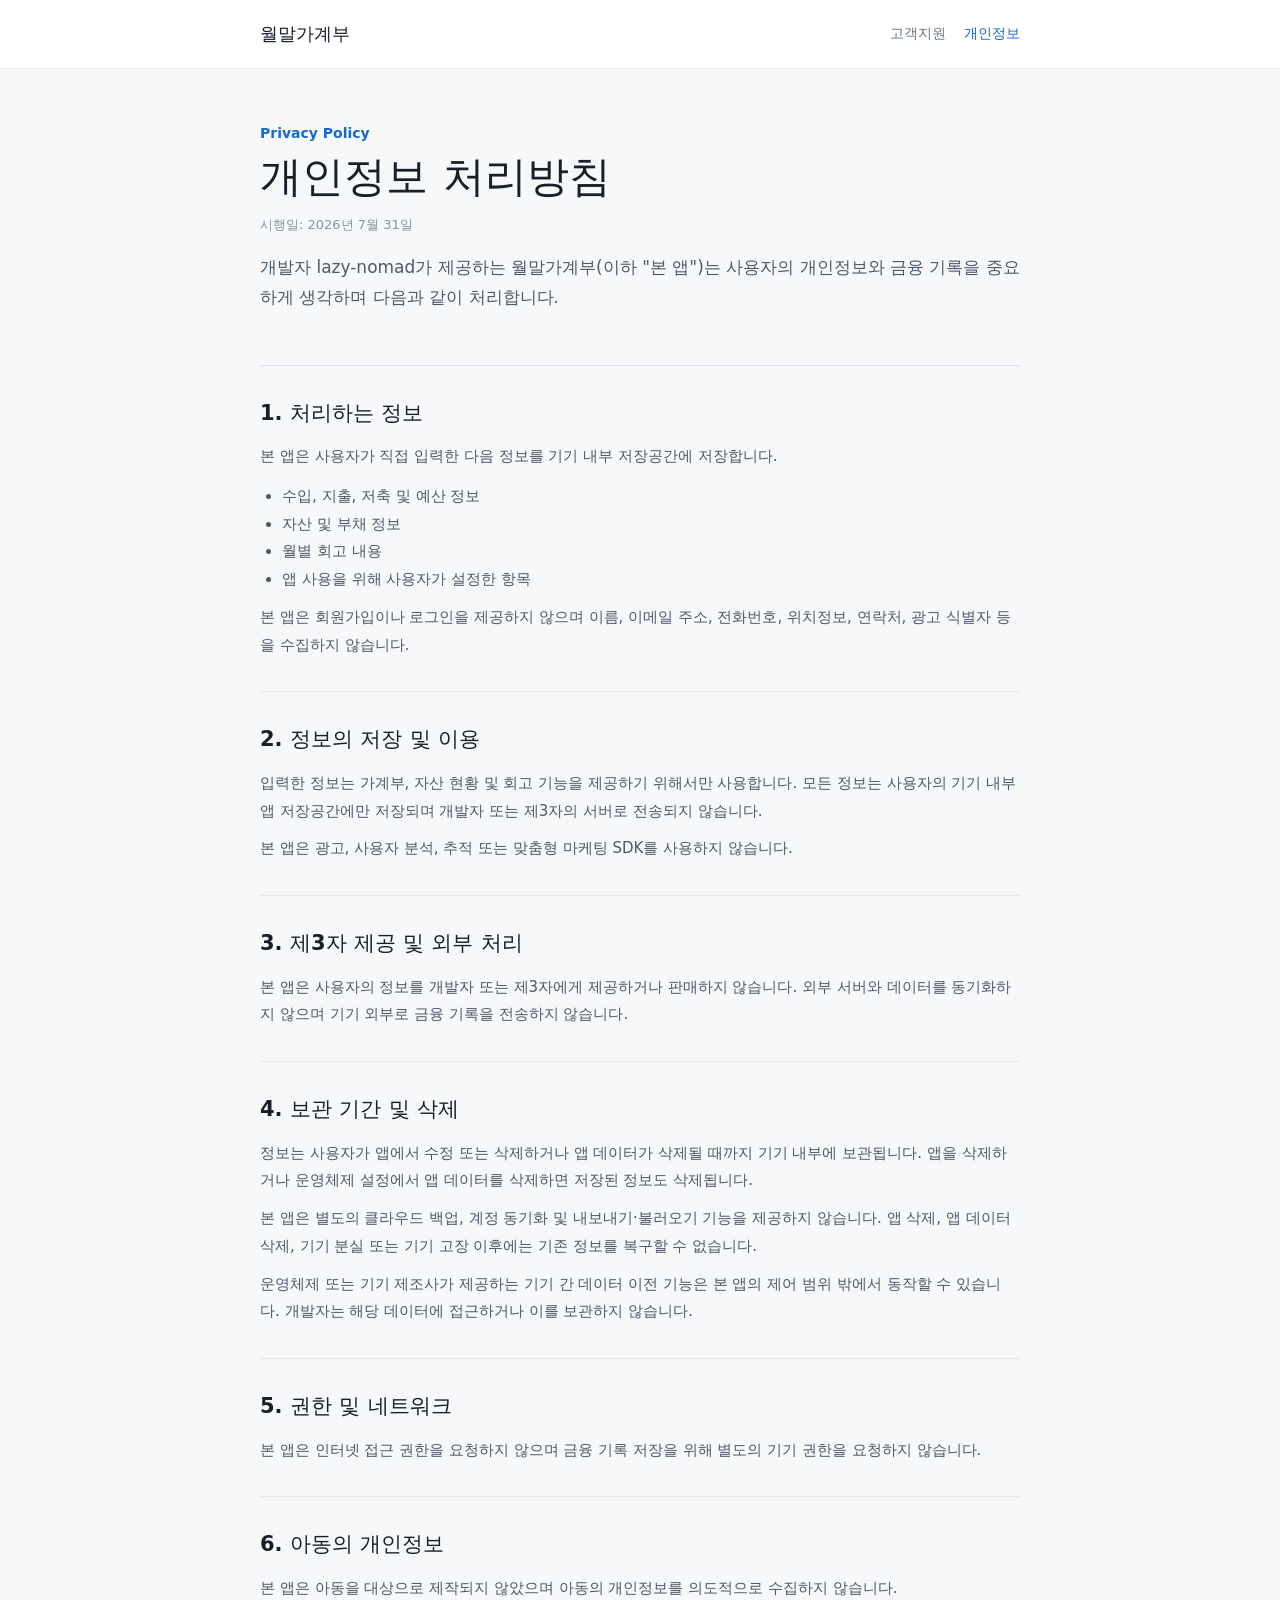
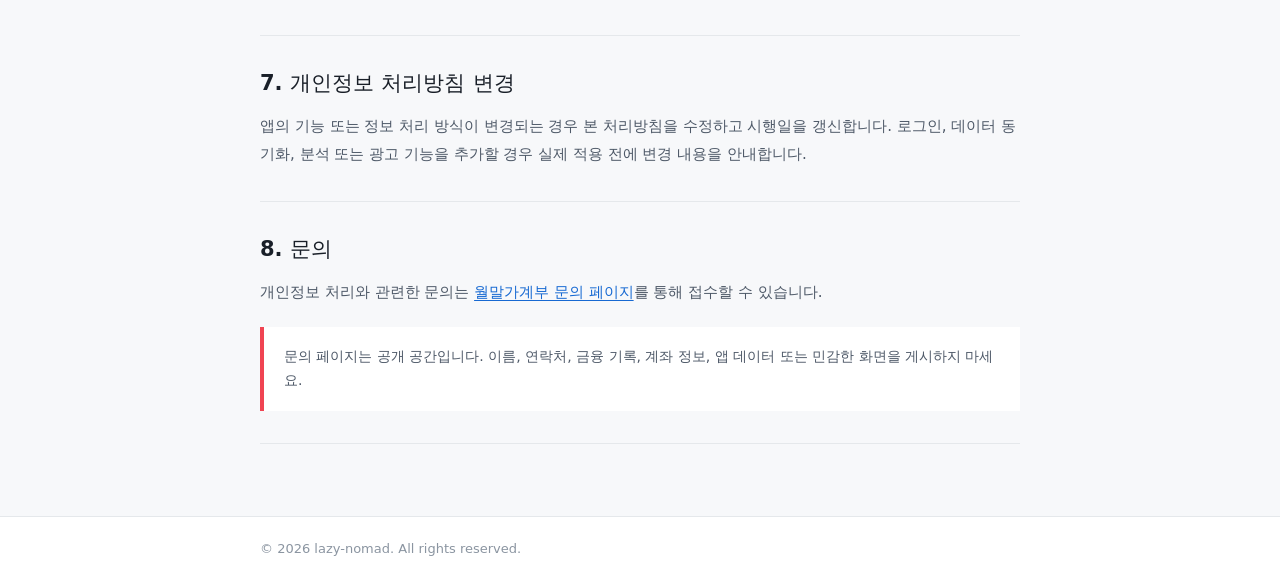
==== privacy.html @ a7315533 "Add public support and privacy pages" ====
<!doctype html>
<html lang="ko">
  <head>
    <meta charset="UTF-8" />
    <meta name="viewport" content="width=device-width, initial-scale=1" />
    <meta name="description" content="월말가계부 개인정보 처리방침" />
    <title>개인정보 처리방침 | 월말가계부</title>
    <link rel="stylesheet" href="styles.css" />
  </head>
  <body>
    <header class="site-header">
      <div class="site-header__inner">
        <a class="brand" href="index.html">월말가계부</a>
        <nav class="nav" aria-label="주요 메뉴">
          <a href="support.html">고객지원</a>
          <a href="privacy.html" aria-current="page">개인정보</a>
        </nav>
      </div>
    </header>

    <main class="page">
      <p class="eyebrow">Privacy Policy</p>
      <h1>개인정보 처리방침</h1>
      <p class="meta">시행일: 2026년 7월 31일</p>
      <p class="lead">
        개발자 lazy-nomad가 제공하는 월말가계부(이하 "본 앱")는 사용자의 개인정보와 금융 기록을 중요하게 생각하며 다음과 같이 처리합니다.
      </p>

      <div class="content">
        <section>
          <h2>1. 처리하는 정보</h2>
          <p>본 앱은 사용자가 직접 입력한 다음 정보를 기기 내부 저장공간에 저장합니다.</p>
          <ul>
            <li>수입, 지출, 저축 및 예산 정보</li>
            <li>자산 및 부채 정보</li>
            <li>월별 회고 내용</li>
            <li>앱 사용을 위해 사용자가 설정한 항목</li>
          </ul>
          <p>
            본 앱은 회원가입이나 로그인을 제공하지 않으며 이름, 이메일 주소, 전화번호, 위치정보,
            연락처, 광고 식별자 등을 수집하지 않습니다.
          </p>
        </section>

        <section>
          <h2>2. 정보의 저장 및 이용</h2>
          <p>
            입력한 정보는 가계부, 자산 현황 및 회고 기능을 제공하기 위해서만 사용합니다.
            모든 정보는 사용자의 기기 내부 앱 저장공간에만 저장되며 개발자 또는 제3자의 서버로 전송되지 않습니다.
          </p>
          <p>본 앱은 광고, 사용자 분석, 추적 또는 맞춤형 마케팅 SDK를 사용하지 않습니다.</p>
        </section>

        <section>
          <h2>3. 제3자 제공 및 외부 처리</h2>
          <p>
            본 앱은 사용자의 정보를 개발자 또는 제3자에게 제공하거나 판매하지 않습니다.
            외부 서버와 데이터를 동기화하지 않으며 기기 외부로 금융 기록을 전송하지 않습니다.
          </p>
        </section>

        <section>
          <h2>4. 보관 기간 및 삭제</h2>
          <p>
            정보는 사용자가 앱에서 수정 또는 삭제하거나 앱 데이터가 삭제될 때까지 기기 내부에 보관됩니다.
            앱을 삭제하거나 운영체제 설정에서 앱 데이터를 삭제하면 저장된 정보도 삭제됩니다.
          </p>
          <p>
            본 앱은 별도의 클라우드 백업, 계정 동기화 및 내보내기·불러오기 기능을 제공하지 않습니다.
            앱 삭제, 앱 데이터 삭제, 기기 분실 또는 기기 고장 이후에는 기존 정보를 복구할 수 없습니다.
          </p>
          <p>
            운영체제 또는 기기 제조사가 제공하는 기기 간 데이터 이전 기능은 본 앱의 제어 범위 밖에서 동작할 수 있습니다.
            개발자는 해당 데이터에 접근하거나 이를 보관하지 않습니다.
          </p>
        </section>

        <section>
          <h2>5. 권한 및 네트워크</h2>
          <p>
            본 앱은 인터넷 접근 권한을 요청하지 않으며 금융 기록 저장을 위해 별도의 기기 권한을 요청하지 않습니다.
          </p>
        </section>

        <section>
          <h2>6. 아동의 개인정보</h2>
          <p>
            본 앱은 아동을 대상으로 제작되지 않았으며 아동의 개인정보를 의도적으로 수집하지 않습니다.
          </p>
        </section>

        <section>
          <h2>7. 개인정보 처리방침 변경</h2>
          <p>
            앱의 기능 또는 정보 처리 방식이 변경되는 경우 본 처리방침을 수정하고 시행일을 갱신합니다.
            로그인, 데이터 동기화, 분석 또는 광고 기능을 추가할 경우 실제 적용 전에 변경 내용을 안내합니다.
          </p>
        </section>

        <section>
          <h2>8. 문의</h2>
          <p>
            개인정보 처리와 관련한 문의는
            <a href="https://github.com/lazy-nomad/month-end-book-pages/issues">월말가계부 문의 페이지</a>를 통해 접수할 수 있습니다.
          </p>
          <div class="notice">
            문의 페이지는 공개 공간입니다. 이름, 연락처, 금융 기록, 계좌 정보, 앱 데이터 또는 민감한 화면을 게시하지 마세요.
          </div>
        </section>
      </div>
    </main>

    <footer class="site-footer">
      <div class="site-footer__inner">© 2026 lazy-nomad. All rights reserved.</div>
    </footer>
  </body>
</html>
---- styles.css ----
:root {
  color-scheme: light;
  font-family: Pretendard, "Noto Sans KR", "Apple SD Gothic Neo", system-ui, sans-serif;
  color: #191f28;
  background: #f7f8fa;
  font-synthesis: none;
}

* {
  box-sizing: border-box;
}

html {
  min-width: 320px;
  background: #f7f8fa;
}

body {
  margin: 0;
}

a {
  color: #1769d2;
  text-underline-offset: 3px;
}

.site-header {
  border-bottom: 1px solid #e5e8eb;
  background: #ffffff;
}

.site-header__inner,
.page {
  width: min(100% - 40px, 760px);
  margin: 0 auto;
}

.site-header__inner {
  display: flex;
  min-height: 68px;
  align-items: center;
  justify-content: space-between;
  gap: 24px;
}

.brand {
  color: #191f28;
  font-size: 18px;
  font-weight: 800;
  text-decoration: none;
}

.nav {
  display: flex;
  gap: 18px;
}

.nav a {
  color: #6b7684;
  font-size: 14px;
  font-weight: 600;
  text-decoration: none;
}

.nav a:hover,
.nav a[aria-current="page"] {
  color: #1769d2;
}

.page {
  padding: 56px 0 72px;
}

.eyebrow {
  margin: 0 0 10px;
  color: #1769d2;
  font-size: 14px;
  font-weight: 700;
}

h1 {
  margin: 0;
  font-size: clamp(30px, 7vw, 42px);
  line-height: 1.25;
}

.lead {
  margin: 18px 0 0;
  color: #4e5968;
  font-size: 17px;
  line-height: 1.8;
}

.meta {
  margin: 12px 0 0;
  color: #8b95a1;
  font-size: 13px;
}

.actions {
  display: flex;
  flex-wrap: wrap;
  gap: 12px;
  margin-top: 32px;
}

.button {
  display: inline-flex;
  min-height: 48px;
  align-items: center;
  justify-content: center;
  padding: 0 20px;
  border: 1px solid #1769d2;
  border-radius: 8px;
  background: #1769d2;
  color: #ffffff;
  font-size: 15px;
  font-weight: 700;
  text-decoration: none;
}

.button--secondary {
  border-color: #d1d6db;
  background: #ffffff;
  color: #333d4b;
}

.content {
  margin-top: 52px;
  border-top: 1px solid #dfe3e7;
}

.content section {
  padding: 32px 0;
  border-bottom: 1px solid #e5e8eb;
}

.content h2 {
  margin: 0 0 14px;
  font-size: 21px;
  line-height: 1.5;
}

.content h3 {
  margin: 24px 0 10px;
  font-size: 17px;
}

.content p,
.content li {
  color: #4e5968;
  font-size: 15px;
  line-height: 1.85;
}

.content p {
  margin: 10px 0 0;
}

.content ul,
.content ol {
  margin: 12px 0 0;
  padding-left: 22px;
}

.notice {
  margin-top: 20px;
  padding: 18px 20px;
  border-left: 4px solid #f04452;
  background: #ffffff;
  color: #4e5968;
  font-size: 14px;
  line-height: 1.7;
}

.site-footer {
  border-top: 1px solid #e5e8eb;
  background: #ffffff;
}

.site-footer__inner {
  width: min(100% - 40px, 760px);
  margin: 0 auto;
  padding: 24px 0;
  color: #8b95a1;
  font-size: 13px;
}

@media (max-width: 520px) {
  .site-header__inner {
    min-height: 62px;
  }

  .nav {
    gap: 12px;
  }

  .page {
    padding-top: 40px;
  }

  .actions {
    flex-direction: column;
  }

  .button {
    width: 100%;
  }
}
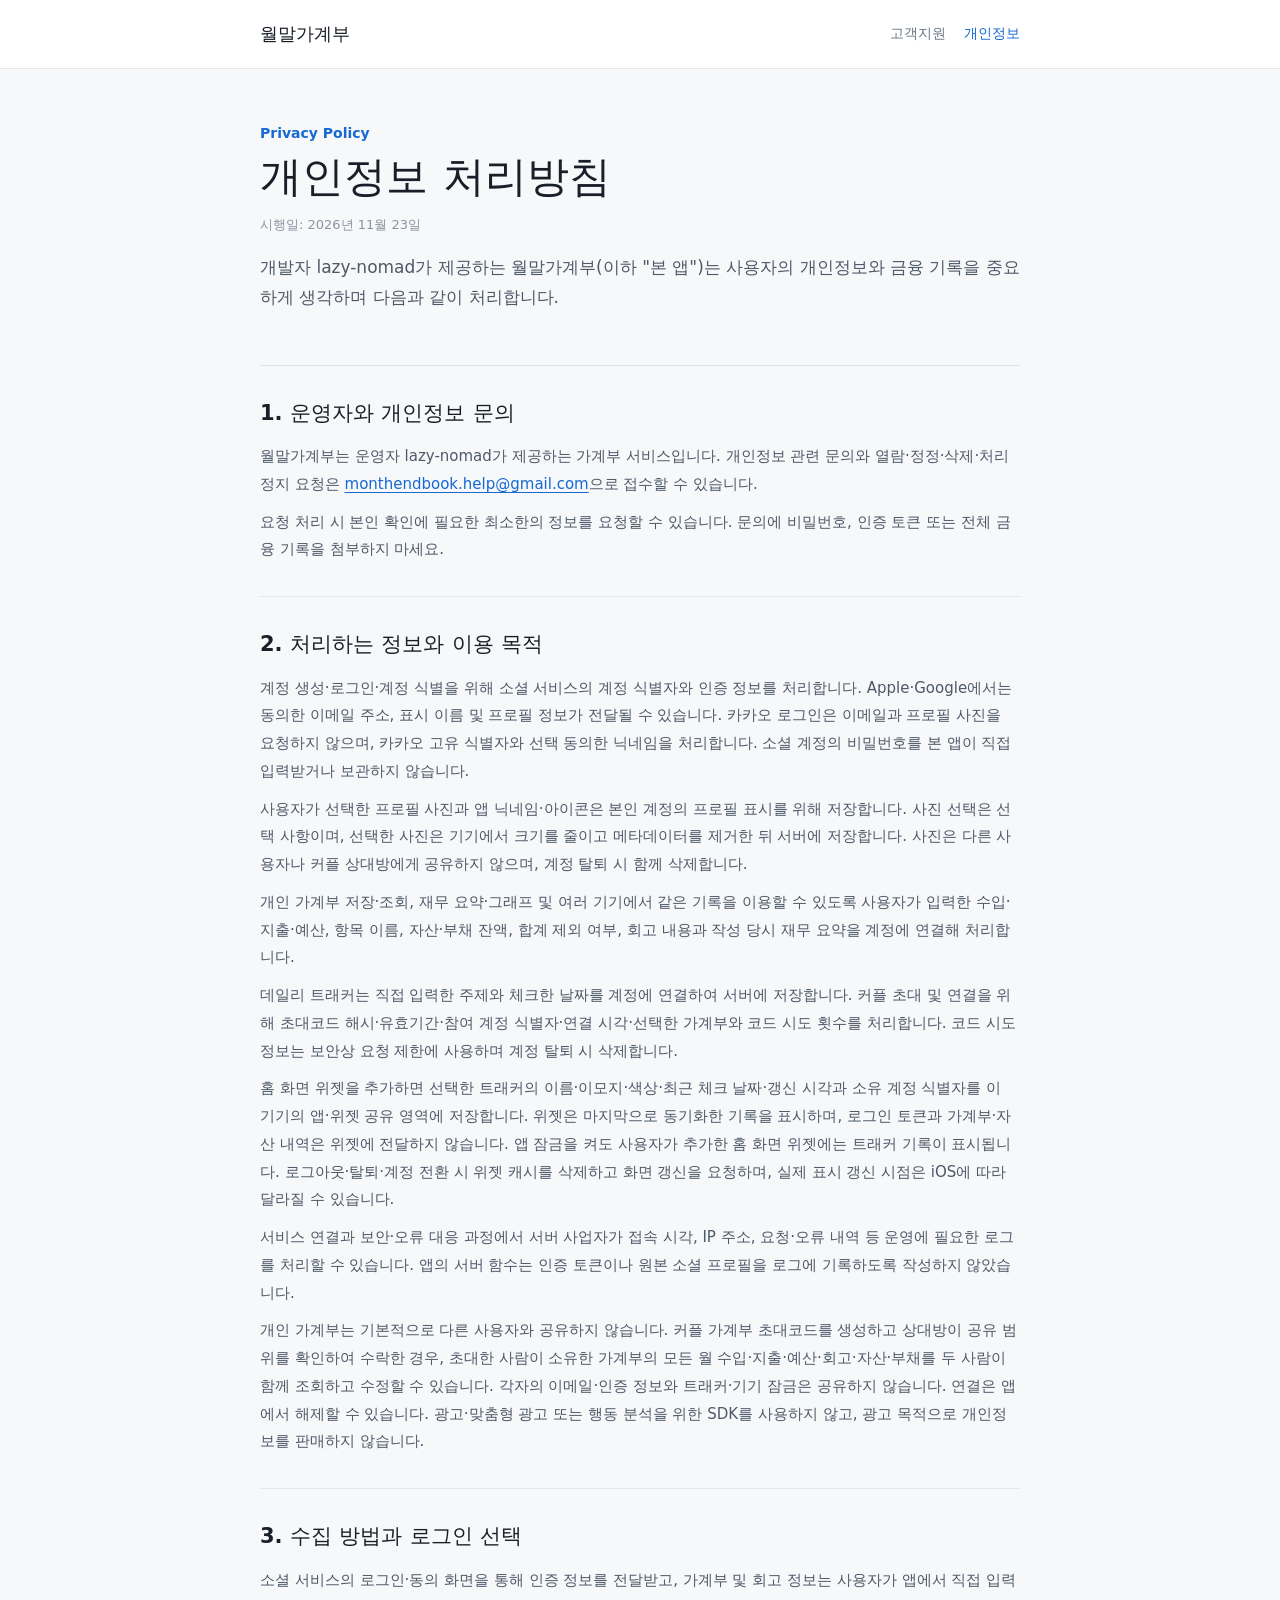
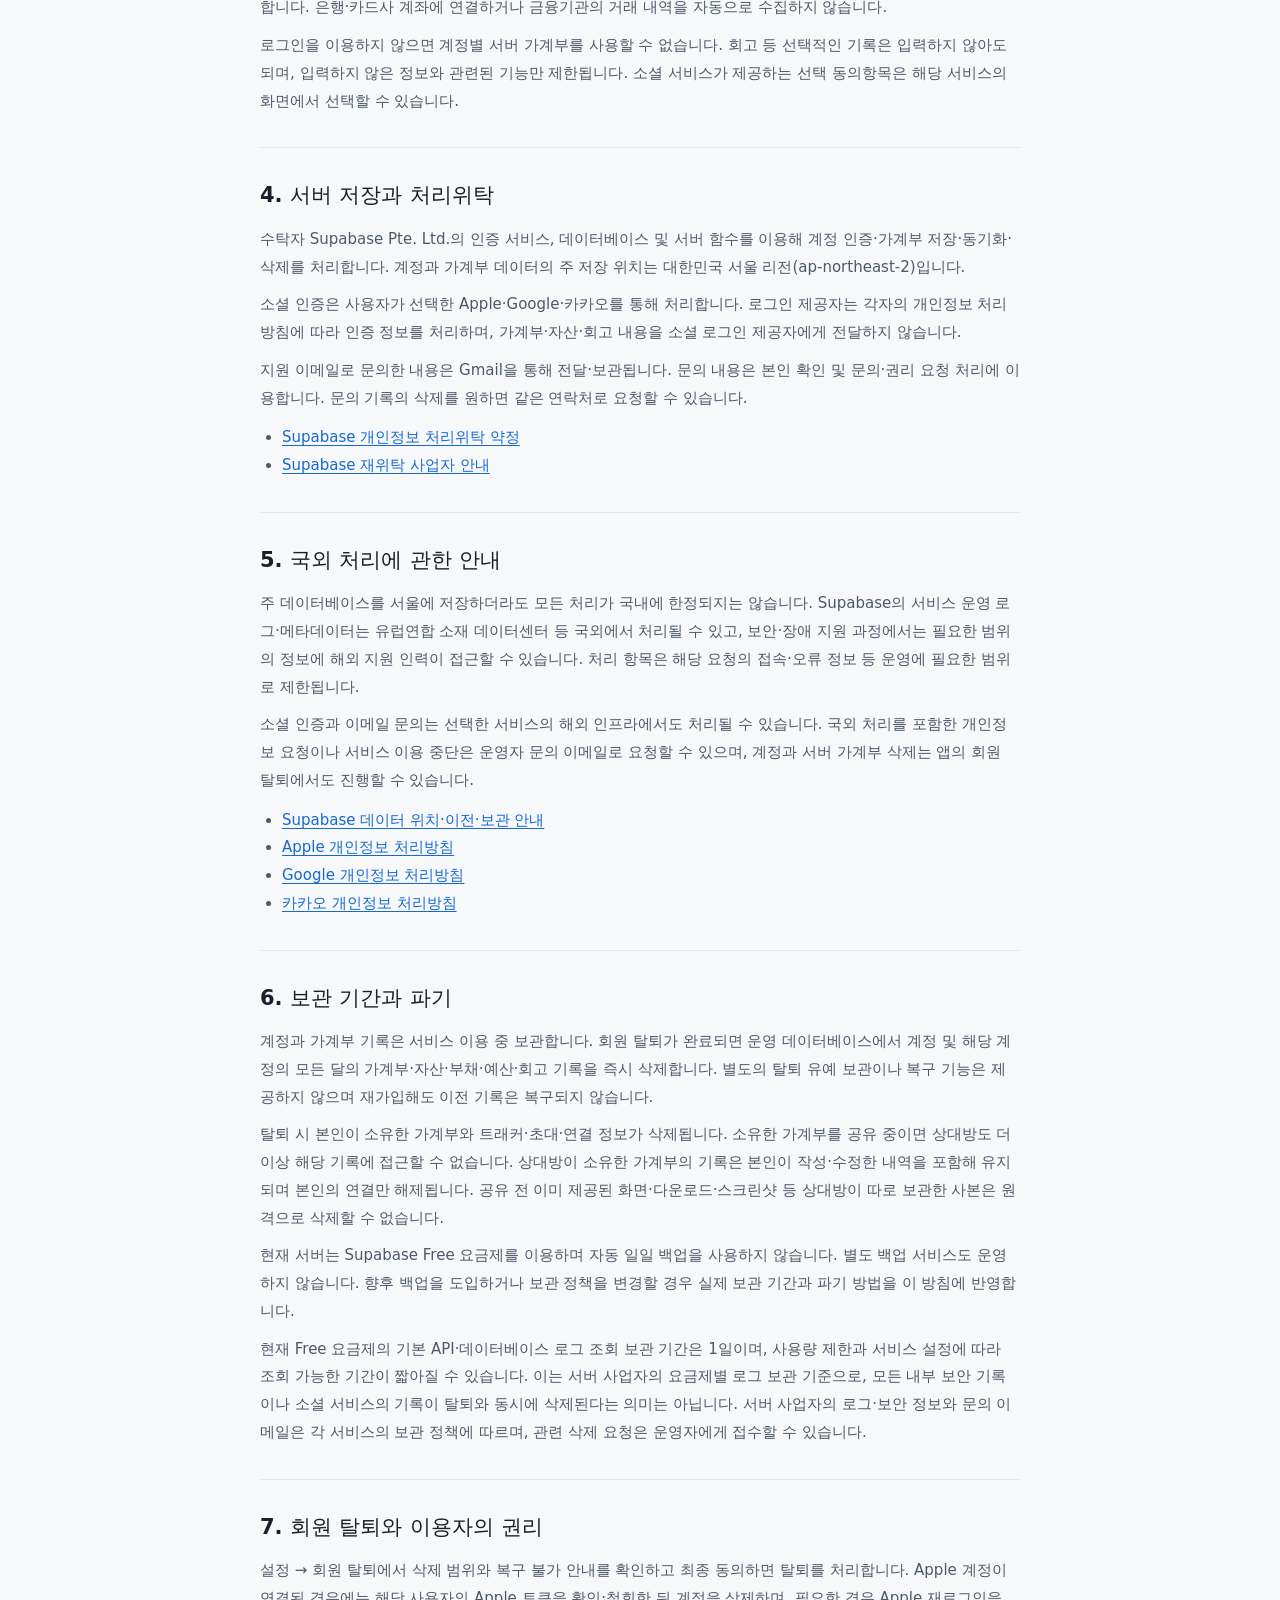
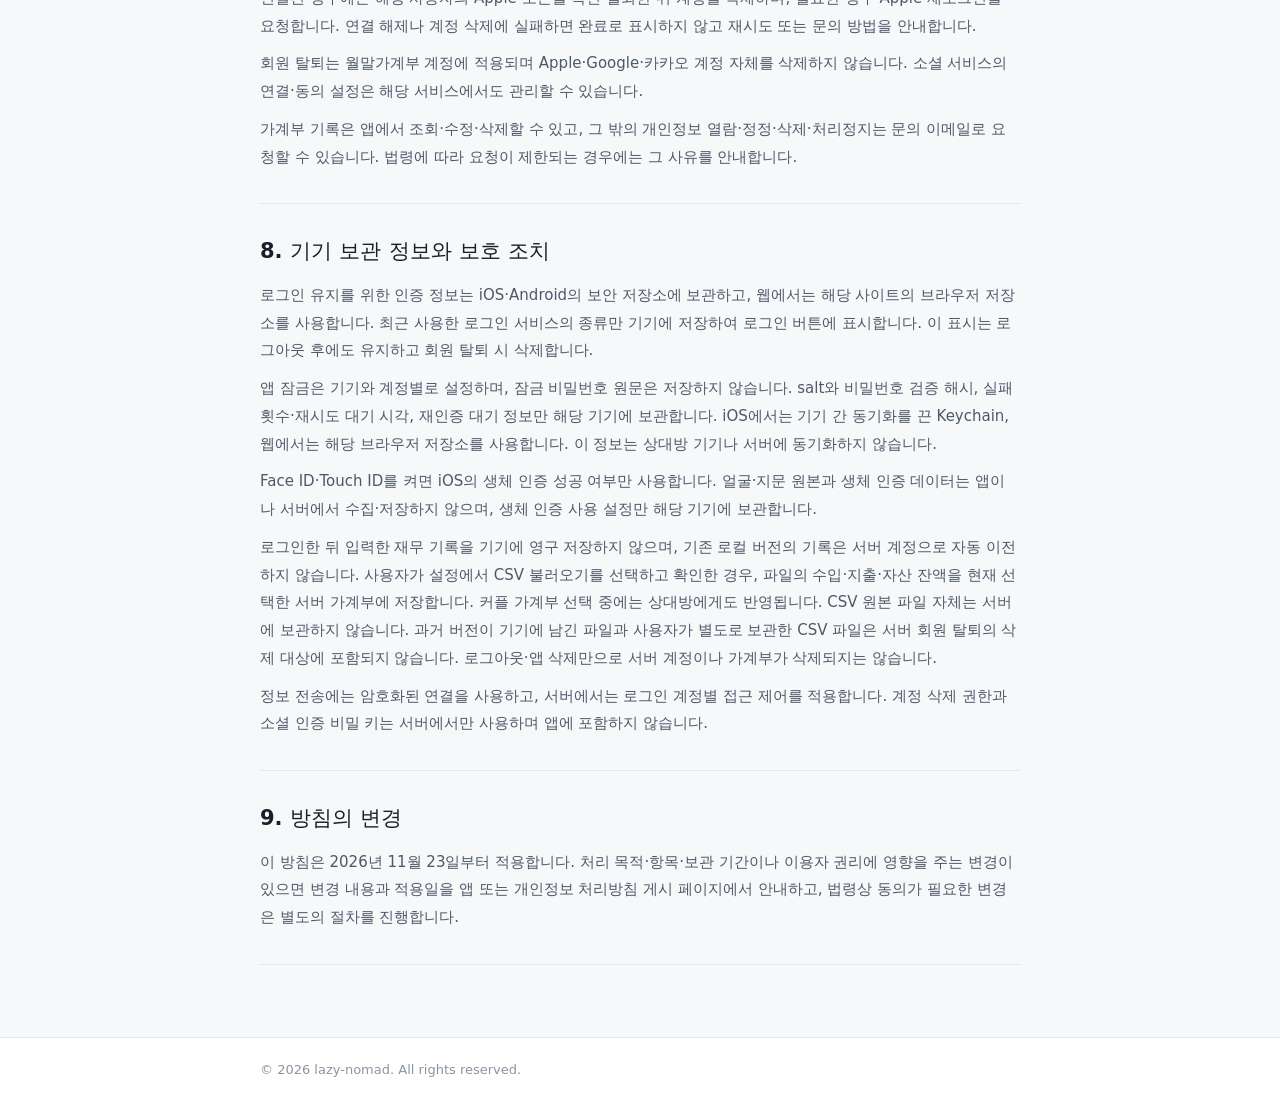
==== commit 715fd31c: "Update privacy.html" ====
--- a/privacy.html
+++ b/privacy.html
@@ -3,7 +3,7 @@
   <head>
     <meta charset="UTF-8" />
     <meta name="viewport" content="width=device-width, initial-scale=1" />
-    <meta name="description" content="월말가계부 개인정보 처리방침" />
+    <meta name="description" content="월말가계부 개인정보 처리방침 — 계정, 가계부, 프로필 사진, 공유 및 위젯 정보 안내" />
     <title>개인정보 처리방침 | 월말가계부</title>
     <link rel="stylesheet" href="styles.css" />
   </head>
@@ -21,91 +21,84 @@
     <main class="page">
       <p class="eyebrow">Privacy Policy</p>
       <h1>개인정보 처리방침</h1>
-      <p class="meta">시행일: 2026년 7월 31일</p>
+      <p class="meta">시행일: 2026년 11월 23일</p>
       <p class="lead">
-        개발자 lazy-nomad가 제공하는 월말가계부(이하 "본 앱")는 사용자의 개인정보와 금융 기록을 중요하게 생각하며 다음과 같이 처리합니다.
+        개발자 lazy-nomad가 제공하는 월말가계부(이하 &quot;본 앱&quot;)는 사용자의 개인정보와 금융 기록을 중요하게 생각하며 다음과 같이 처리합니다.
       </p>
-
       <div class="content">
         <section>
-          <h2>1. 처리하는 정보</h2>
-          <p>본 앱은 사용자가 직접 입력한 다음 정보를 기기 내부 저장공간에 저장합니다.</p>
-          <ul>
-            <li>수입, 지출, 저축 및 예산 정보</li>
-            <li>자산 및 부채 정보</li>
-            <li>월별 회고 내용</li>
-            <li>앱 사용을 위해 사용자가 설정한 항목</li>
-          </ul>
-          <p>
-            본 앱은 회원가입이나 로그인을 제공하지 않으며 이름, 이메일 주소, 전화번호, 위치정보,
-            연락처, 광고 식별자 등을 수집하지 않습니다.
-          </p>
+          <h2>1. 운영자와 개인정보 문의</h2>
+          <p>월말가계부는 운영자 lazy-nomad가 제공하는 가계부 서비스입니다. 개인정보 관련 문의와 열람·정정·삭제·처리정지 요청은 <a href="mailto:monthendbook.help@gmail.com">monthendbook.help@gmail.com</a>으로 접수할 수 있습니다.</p>
+          <p>요청 처리 시 본인 확인에 필요한 최소한의 정보를 요청할 수 있습니다. 문의에 비밀번호, 인증 토큰 또는 전체 금융 기록을 첨부하지 마세요.</p>
         </section>
 
         <section>
-          <h2>2. 정보의 저장 및 이용</h2>
-          <p>
-            입력한 정보는 가계부, 자산 현황 및 회고 기능을 제공하기 위해서만 사용합니다.
-            모든 정보는 사용자의 기기 내부 앱 저장공간에만 저장되며 개발자 또는 제3자의 서버로 전송되지 않습니다.
-          </p>
-          <p>본 앱은 광고, 사용자 분석, 추적 또는 맞춤형 마케팅 SDK를 사용하지 않습니다.</p>
+          <h2>2. 처리하는 정보와 이용 목적</h2>
+          <p>계정 생성·로그인·계정 식별을 위해 소셜 서비스의 계정 식별자와 인증 정보를 처리합니다. Apple·Google에서는 동의한 이메일 주소, 표시 이름 및 프로필 정보가 전달될 수 있습니다. 카카오 로그인은 이메일과 프로필 사진을 요청하지 않으며, 카카오 고유 식별자와 선택 동의한 닉네임을 처리합니다. 소셜 계정의 비밀번호를 본 앱이 직접 입력받거나 보관하지 않습니다.</p>
+          <p>사용자가 선택한 프로필 사진과 앱 닉네임·아이콘은 본인 계정의 프로필 표시를 위해 저장합니다. 사진 선택은 선택 사항이며, 선택한 사진은 기기에서 크기를 줄이고 메타데이터를 제거한 뒤 서버에 저장합니다. 사진은 다른 사용자나 커플 상대방에게 공유하지 않으며, 계정 탈퇴 시 함께 삭제합니다.</p>
+          <p>개인 가계부 저장·조회, 재무 요약·그래프 및 여러 기기에서 같은 기록을 이용할 수 있도록 사용자가 입력한 수입·지출·예산, 항목 이름, 자산·부채 잔액, 합계 제외 여부, 회고 내용과 작성 당시 재무 요약을 계정에 연결해 처리합니다.</p>
+          <p>데일리 트래커는 직접 입력한 주제와 체크한 날짜를 계정에 연결하여 서버에 저장합니다. 커플 초대 및 연결을 위해 초대코드 해시·유효기간·참여 계정 식별자·연결 시각·선택한 가계부와 코드 시도 횟수를 처리합니다. 코드 시도 정보는 보안상 요청 제한에 사용하며 계정 탈퇴 시 삭제합니다.</p>
+          <p>홈 화면 위젯을 추가하면 선택한 트래커의 이름·이모지·색상·최근 체크 날짜·갱신 시각과 소유 계정 식별자를 이 기기의 앱·위젯 공유 영역에 저장합니다. 위젯은 마지막으로 동기화한 기록을 표시하며, 로그인 토큰과 가계부·자산 내역은 위젯에 전달하지 않습니다. 앱 잠금을 켜도 사용자가 추가한 홈 화면 위젯에는 트래커 기록이 표시됩니다. 로그아웃·탈퇴·계정 전환 시 위젯 캐시를 삭제하고 화면 갱신을 요청하며, 실제 표시 갱신 시점은 iOS에 따라 달라질 수 있습니다.</p>
+          <p>서비스 연결과 보안·오류 대응 과정에서 서버 사업자가 접속 시각, IP 주소, 요청·오류 내역 등 운영에 필요한 로그를 처리할 수 있습니다. 앱의 서버 함수는 인증 토큰이나 원본 소셜 프로필을 로그에 기록하도록 작성하지 않았습니다.</p>
+          <p>개인 가계부는 기본적으로 다른 사용자와 공유하지 않습니다. 커플 가계부 초대코드를 생성하고 상대방이 공유 범위를 확인하여 수락한 경우, 초대한 사람이 소유한 가계부의 모든 월 수입·지출·예산·회고·자산·부채를 두 사람이 함께 조회하고 수정할 수 있습니다. 각자의 이메일·인증 정보와 트래커·기기 잠금은 공유하지 않습니다. 연결은 앱에서 해제할 수 있습니다. 광고·맞춤형 광고 또는 행동 분석을 위한 SDK를 사용하지 않고, 광고 목적으로 개인정보를 판매하지 않습니다.</p>
         </section>
 
         <section>
-          <h2>3. 제3자 제공 및 외부 처리</h2>
-          <p>
-            본 앱은 사용자의 정보를 개발자 또는 제3자에게 제공하거나 판매하지 않습니다.
-            외부 서버와 데이터를 동기화하지 않으며 기기 외부로 금융 기록을 전송하지 않습니다.
-          </p>
+          <h2>3. 수집 방법과 로그인 선택</h2>
+          <p>소셜 서비스의 로그인·동의 화면을 통해 인증 정보를 전달받고, 가계부 및 회고 정보는 사용자가 앱에서 직접 입력합니다. 은행·카드사 계좌에 연결하거나 금융기관의 거래 내역을 자동으로 수집하지 않습니다.</p>
+          <p>로그인을 이용하지 않으면 계정별 서버 가계부를 사용할 수 없습니다. 회고 등 선택적인 기록은 입력하지 않아도 되며, 입력하지 않은 정보와 관련된 기능만 제한됩니다. 소셜 서비스가 제공하는 선택 동의항목은 해당 서비스의 화면에서 선택할 수 있습니다.</p>
         </section>
 
         <section>
-          <h2>4. 보관 기간 및 삭제</h2>
-          <p>
-            정보는 사용자가 앱에서 수정 또는 삭제하거나 앱 데이터가 삭제될 때까지 기기 내부에 보관됩니다.
-            앱을 삭제하거나 운영체제 설정에서 앱 데이터를 삭제하면 저장된 정보도 삭제됩니다.
-          </p>
-          <p>
-            본 앱은 별도의 클라우드 백업, 계정 동기화 및 내보내기·불러오기 기능을 제공하지 않습니다.
-            앱 삭제, 앱 데이터 삭제, 기기 분실 또는 기기 고장 이후에는 기존 정보를 복구할 수 없습니다.
-          </p>
-          <p>
-            운영체제 또는 기기 제조사가 제공하는 기기 간 데이터 이전 기능은 본 앱의 제어 범위 밖에서 동작할 수 있습니다.
-            개발자는 해당 데이터에 접근하거나 이를 보관하지 않습니다.
-          </p>
+          <h2>4. 서버 저장과 처리위탁</h2>
+          <p>수탁자 Supabase Pte. Ltd.의 인증 서비스, 데이터베이스 및 서버 함수를 이용해 계정 인증·가계부 저장·동기화·삭제를 처리합니다. 계정과 가계부 데이터의 주 저장 위치는 대한민국 서울 리전(ap-northeast-2)입니다.</p>
+          <p>소셜 인증은 사용자가 선택한 Apple·Google·카카오를 통해 처리합니다. 로그인 제공자는 각자의 개인정보 처리방침에 따라 인증 정보를 처리하며, 가계부·자산·회고 내용을 소셜 로그인 제공자에게 전달하지 않습니다.</p>
+          <p>지원 이메일로 문의한 내용은 Gmail을 통해 전달·보관됩니다. 문의 내용은 본인 확인 및 문의·권리 요청 처리에 이용합니다. 문의 기록의 삭제를 원하면 같은 연락처로 요청할 수 있습니다.</p>
+          <ul>
+            <li><a href="https://supabase.com/legal/customer-resources/data-processing-addendum">Supabase 개인정보 처리위탁 약정</a></li>
+            <li><a href="https://supabase.com/legal/customer-resources/subprocessor-list">Supabase 재위탁 사업자 안내</a></li>
+          </ul>
         </section>
 
         <section>
-          <h2>5. 권한 및 네트워크</h2>
-          <p>
-            본 앱은 인터넷 접근 권한을 요청하지 않으며 금융 기록 저장을 위해 별도의 기기 권한을 요청하지 않습니다.
-          </p>
+          <h2>5. 국외 처리에 관한 안내</h2>
+          <p>주 데이터베이스를 서울에 저장하더라도 모든 처리가 국내에 한정되지는 않습니다. Supabase의 서비스 운영 로그·메타데이터는 유럽연합 소재 데이터센터 등 국외에서 처리될 수 있고, 보안·장애 지원 과정에서는 필요한 범위의 정보에 해외 지원 인력이 접근할 수 있습니다. 처리 항목은 해당 요청의 접속·오류 정보 등 운영에 필요한 범위로 제한됩니다.</p>
+          <p>소셜 인증과 이메일 문의는 선택한 서비스의 해외 인프라에서도 처리될 수 있습니다. 국외 처리를 포함한 개인정보 요청이나 서비스 이용 중단은 운영자 문의 이메일로 요청할 수 있으며, 계정과 서버 가계부 삭제는 앱의 회원 탈퇴에서도 진행할 수 있습니다.</p>
+          <ul>
+            <li><a href="https://supabase.com/legal/privacy-resources/data-residency-and-transfers-faq">Supabase 데이터 위치·이전·보관 안내</a></li>
+            <li><a href="https://www.apple.com/legal/privacy/">Apple 개인정보 처리방침</a></li>
+            <li><a href="https://policies.google.com/privacy?hl=ko">Google 개인정보 처리방침</a></li>
+            <li><a href="https://www.kakao.com/policy/privacy">카카오 개인정보 처리방침</a></li>
+          </ul>
         </section>
 
         <section>
-          <h2>6. 아동의 개인정보</h2>
-          <p>
-            본 앱은 아동을 대상으로 제작되지 않았으며 아동의 개인정보를 의도적으로 수집하지 않습니다.
-          </p>
+          <h2>6. 보관 기간과 파기</h2>
+          <p>계정과 가계부 기록은 서비스 이용 중 보관합니다. 회원 탈퇴가 완료되면 운영 데이터베이스에서 계정 및 해당 계정의 모든 달의 가계부·자산·부채·예산·회고 기록을 즉시 삭제합니다. 별도의 탈퇴 유예 보관이나 복구 기능은 제공하지 않으며 재가입해도 이전 기록은 복구되지 않습니다.</p>
+          <p>탈퇴 시 본인이 소유한 가계부와 트래커·초대·연결 정보가 삭제됩니다. 소유한 가계부를 공유 중이면 상대방도 더 이상 해당 기록에 접근할 수 없습니다. 상대방이 소유한 가계부의 기록은 본인이 작성·수정한 내역을 포함해 유지되며 본인의 연결만 해제됩니다. 공유 전 이미 제공된 화면·다운로드·스크린샷 등 상대방이 따로 보관한 사본은 원격으로 삭제할 수 없습니다.</p>
+          <p>현재 서버는 Supabase Free 요금제를 이용하며 자동 일일 백업을 사용하지 않습니다. 별도 백업 서비스도 운영하지 않습니다. 향후 백업을 도입하거나 보관 정책을 변경할 경우 실제 보관 기간과 파기 방법을 이 방침에 반영합니다.</p>
+          <p>현재 Free 요금제의 기본 API·데이터베이스 로그 조회 보관 기간은 1일이며, 사용량 제한과 서비스 설정에 따라 조회 가능한 기간이 짧아질 수 있습니다. 이는 서버 사업자의 요금제별 로그 보관 기준으로, 모든 내부 보안 기록이나 소셜 서비스의 기록이 탈퇴와 동시에 삭제된다는 의미는 아닙니다. 서버 사업자의 로그·보안 정보와 문의 이메일은 각 서비스의 보관 정책에 따르며, 관련 삭제 요청은 운영자에게 접수할 수 있습니다.</p>
         </section>
 
         <section>
-          <h2>7. 개인정보 처리방침 변경</h2>
-          <p>
-            앱의 기능 또는 정보 처리 방식이 변경되는 경우 본 처리방침을 수정하고 시행일을 갱신합니다.
-            로그인, 데이터 동기화, 분석 또는 광고 기능을 추가할 경우 실제 적용 전에 변경 내용을 안내합니다.
-          </p>
+          <h2>7. 회원 탈퇴와 이용자의 권리</h2>
+          <p>설정 → 회원 탈퇴에서 삭제 범위와 복구 불가 안내를 확인하고 최종 동의하면 탈퇴를 처리합니다. Apple 계정이 연결된 경우에는 해당 사용자의 Apple 토큰을 확인·철회한 뒤 계정을 삭제하며, 필요한 경우 Apple 재로그인을 요청합니다. 연결 해제나 계정 삭제에 실패하면 완료로 표시하지 않고 재시도 또는 문의 방법을 안내합니다.</p>
+          <p>회원 탈퇴는 월말가계부 계정에 적용되며 Apple·Google·카카오 계정 자체를 삭제하지 않습니다. 소셜 서비스의 연결·동의 설정은 해당 서비스에서도 관리할 수 있습니다.</p>
+          <p>가계부 기록은 앱에서 조회·수정·삭제할 수 있고, 그 밖의 개인정보 열람·정정·삭제·처리정지는 문의 이메일로 요청할 수 있습니다. 법령에 따라 요청이 제한되는 경우에는 그 사유를 안내합니다.</p>
         </section>
 
         <section>
-          <h2>8. 문의</h2>
-          <p>
-            개인정보 처리와 관련한 문의는
-            <a href="https://github.com/lazy-nomad/month-end-book-pages/issues">월말가계부 문의 페이지</a>를 통해 접수할 수 있습니다.
-          </p>
-          <div class="notice">
-            문의 페이지는 공개 공간입니다. 이름, 연락처, 금융 기록, 계좌 정보, 앱 데이터 또는 민감한 화면을 게시하지 마세요.
-          </div>
+          <h2>8. 기기 보관 정보와 보호 조치</h2>
+          <p>로그인 유지를 위한 인증 정보는 iOS·Android의 보안 저장소에 보관하고, 웹에서는 해당 사이트의 브라우저 저장소를 사용합니다. 최근 사용한 로그인 서비스의 종류만 기기에 저장하여 로그인 버튼에 표시합니다. 이 표시는 로그아웃 후에도 유지하고 회원 탈퇴 시 삭제합니다.</p>
+          <p>앱 잠금은 기기와 계정별로 설정하며, 잠금 비밀번호 원문은 저장하지 않습니다. salt와 비밀번호 검증 해시, 실패 횟수·재시도 대기 시각, 재인증 대기 정보만 해당 기기에 보관합니다. iOS에서는 기기 간 동기화를 끈 Keychain, 웹에서는 해당 브라우저 저장소를 사용합니다. 이 정보는 상대방 기기나 서버에 동기화하지 않습니다.</p>
+          <p>Face ID·Touch ID를 켜면 iOS의 생체 인증 성공 여부만 사용합니다. 얼굴·지문 원본과 생체 인증 데이터는 앱이나 서버에서 수집·저장하지 않으며, 생체 인증 사용 설정만 해당 기기에 보관합니다.</p>
+          <p>로그인한 뒤 입력한 재무 기록을 기기에 영구 저장하지 않으며, 기존 로컬 버전의 기록은 서버 계정으로 자동 이전하지 않습니다. 사용자가 설정에서 CSV 불러오기를 선택하고 확인한 경우, 파일의 수입·지출·자산 잔액을 현재 선택한 서버 가계부에 저장합니다. 커플 가계부 선택 중에는 상대방에게도 반영됩니다. CSV 원본 파일 자체는 서버에 보관하지 않습니다. 과거 버전이 기기에 남긴 파일과 사용자가 별도로 보관한 CSV 파일은 서버 회원 탈퇴의 삭제 대상에 포함되지 않습니다. 로그아웃·앱 삭제만으로 서버 계정이나 가계부가 삭제되지는 않습니다.</p>
+          <p>정보 전송에는 암호화된 연결을 사용하고, 서버에서는 로그인 계정별 접근 제어를 적용합니다. 계정 삭제 권한과 소셜 인증 비밀 키는 서버에서만 사용하며 앱에 포함하지 않습니다.</p>
+        </section>
+
+        <section>
+          <h2>9. 방침의 변경</h2>
+          <p>이 방침은 2026년 11월 23일부터 적용합니다. 처리 목적·항목·보관 기간이나 이용자 권리에 영향을 주는 변경이 있으면 변경 내용과 적용일을 앱 또는 개인정보 처리방침 게시 페이지에서 안내하고, 법령상 동의가 필요한 변경은 별도의 절차를 진행합니다.</p>
         </section>
       </div>
     </main>
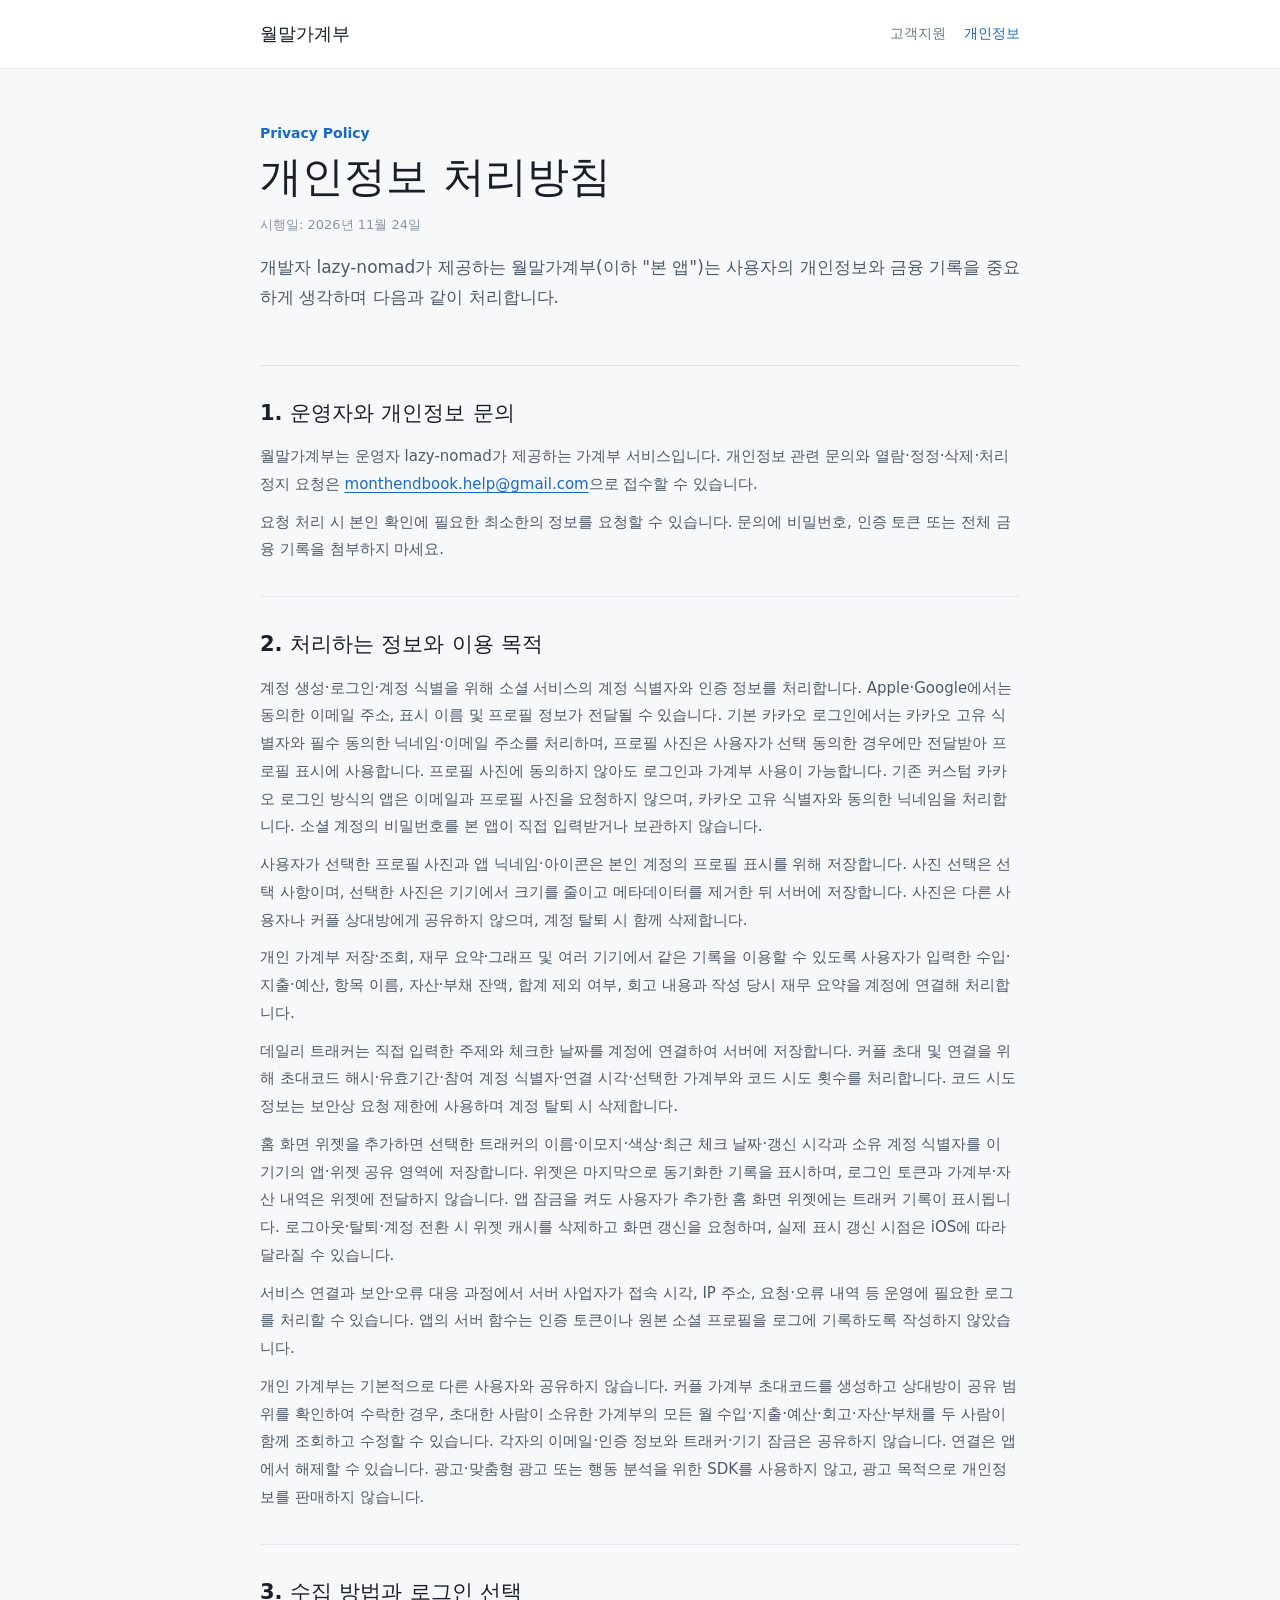
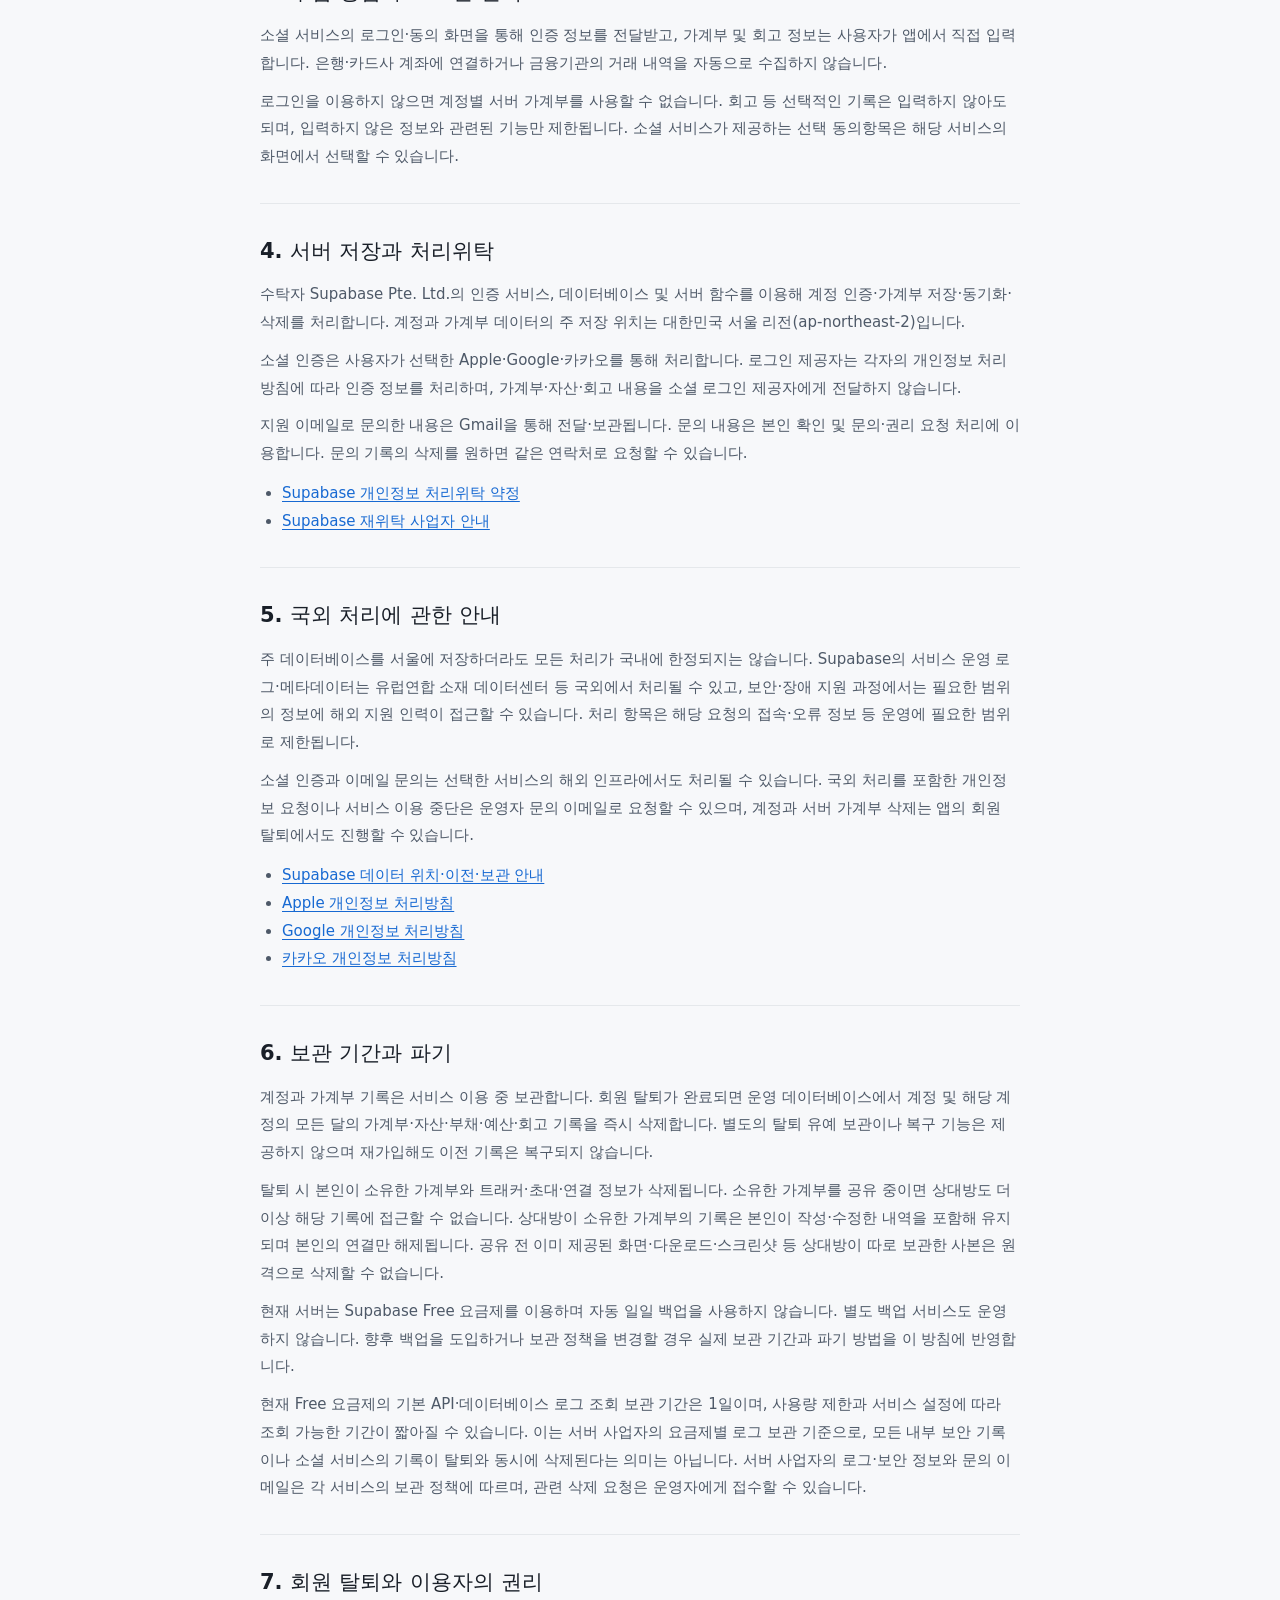
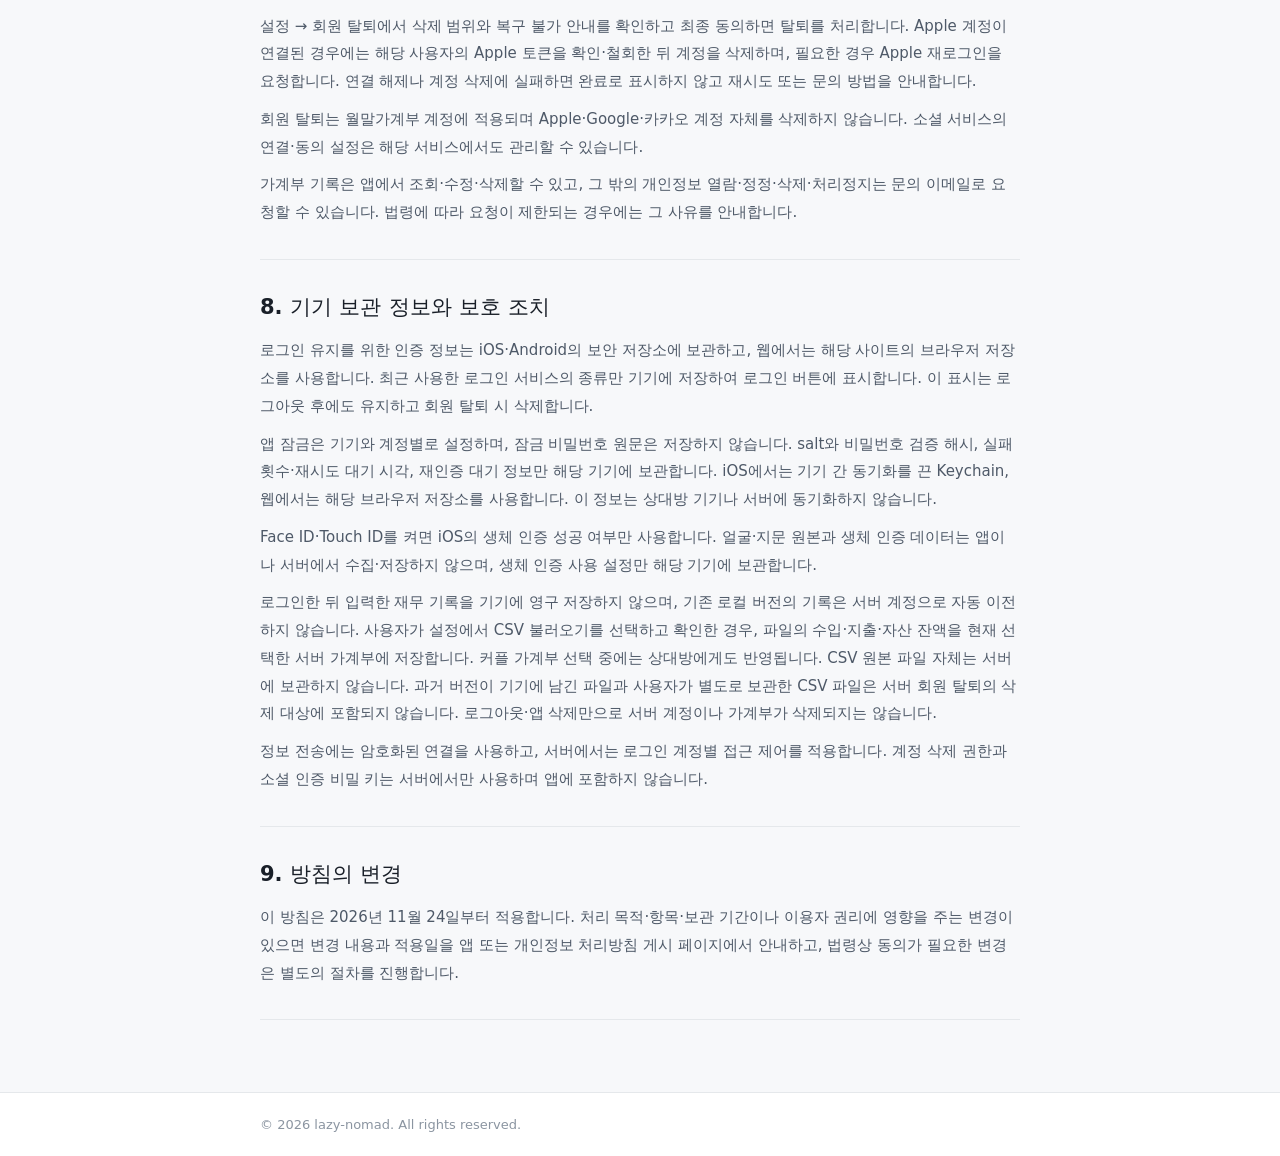
==== commit d54435e0: "Update privacy.html" ====
--- a/privacy.html
+++ b/privacy.html
@@ -21,7 +21,7 @@
     <main class="page">
       <p class="eyebrow">Privacy Policy</p>
       <h1>개인정보 처리방침</h1>
-      <p class="meta">시행일: 2026년 11월 23일</p>
+      <p class="meta">시행일: 2026년 11월 24일</p>
       <p class="lead">
         개발자 lazy-nomad가 제공하는 월말가계부(이하 &quot;본 앱&quot;)는 사용자의 개인정보와 금융 기록을 중요하게 생각하며 다음과 같이 처리합니다.
       </p>
@@ -34,7 +34,7 @@
 
         <section>
           <h2>2. 처리하는 정보와 이용 목적</h2>
-          <p>계정 생성·로그인·계정 식별을 위해 소셜 서비스의 계정 식별자와 인증 정보를 처리합니다. Apple·Google에서는 동의한 이메일 주소, 표시 이름 및 프로필 정보가 전달될 수 있습니다. 카카오 로그인은 이메일과 프로필 사진을 요청하지 않으며, 카카오 고유 식별자와 선택 동의한 닉네임을 처리합니다. 소셜 계정의 비밀번호를 본 앱이 직접 입력받거나 보관하지 않습니다.</p>
+          <p>계정 생성·로그인·계정 식별을 위해 소셜 서비스의 계정 식별자와 인증 정보를 처리합니다. Apple·Google에서는 동의한 이메일 주소, 표시 이름 및 프로필 정보가 전달될 수 있습니다. 기본 카카오 로그인에서는 카카오 고유 식별자와 필수 동의한 닉네임·이메일 주소를 처리하며, 프로필 사진은 사용자가 선택 동의한 경우에만 전달받아 프로필 표시에 사용합니다. 프로필 사진에 동의하지 않아도 로그인과 가계부 사용이 가능합니다. 기존 커스텀 카카오 로그인 방식의 앱은 이메일과 프로필 사진을 요청하지 않으며, 카카오 고유 식별자와 동의한 닉네임을 처리합니다. 소셜 계정의 비밀번호를 본 앱이 직접 입력받거나 보관하지 않습니다.</p>
           <p>사용자가 선택한 프로필 사진과 앱 닉네임·아이콘은 본인 계정의 프로필 표시를 위해 저장합니다. 사진 선택은 선택 사항이며, 선택한 사진은 기기에서 크기를 줄이고 메타데이터를 제거한 뒤 서버에 저장합니다. 사진은 다른 사용자나 커플 상대방에게 공유하지 않으며, 계정 탈퇴 시 함께 삭제합니다.</p>
           <p>개인 가계부 저장·조회, 재무 요약·그래프 및 여러 기기에서 같은 기록을 이용할 수 있도록 사용자가 입력한 수입·지출·예산, 항목 이름, 자산·부채 잔액, 합계 제외 여부, 회고 내용과 작성 당시 재무 요약을 계정에 연결해 처리합니다.</p>
           <p>데일리 트래커는 직접 입력한 주제와 체크한 날짜를 계정에 연결하여 서버에 저장합니다. 커플 초대 및 연결을 위해 초대코드 해시·유효기간·참여 계정 식별자·연결 시각·선택한 가계부와 코드 시도 횟수를 처리합니다. 코드 시도 정보는 보안상 요청 제한에 사용하며 계정 탈퇴 시 삭제합니다.</p>
@@ -98,7 +98,7 @@
 
         <section>
           <h2>9. 방침의 변경</h2>
-          <p>이 방침은 2026년 11월 23일부터 적용합니다. 처리 목적·항목·보관 기간이나 이용자 권리에 영향을 주는 변경이 있으면 변경 내용과 적용일을 앱 또는 개인정보 처리방침 게시 페이지에서 안내하고, 법령상 동의가 필요한 변경은 별도의 절차를 진행합니다.</p>
+          <p>이 방침은 2026년 11월 24일부터 적용합니다. 처리 목적·항목·보관 기간이나 이용자 권리에 영향을 주는 변경이 있으면 변경 내용과 적용일을 앱 또는 개인정보 처리방침 게시 페이지에서 안내하고, 법령상 동의가 필요한 변경은 별도의 절차를 진행합니다.</p>
         </section>
       </div>
     </main>
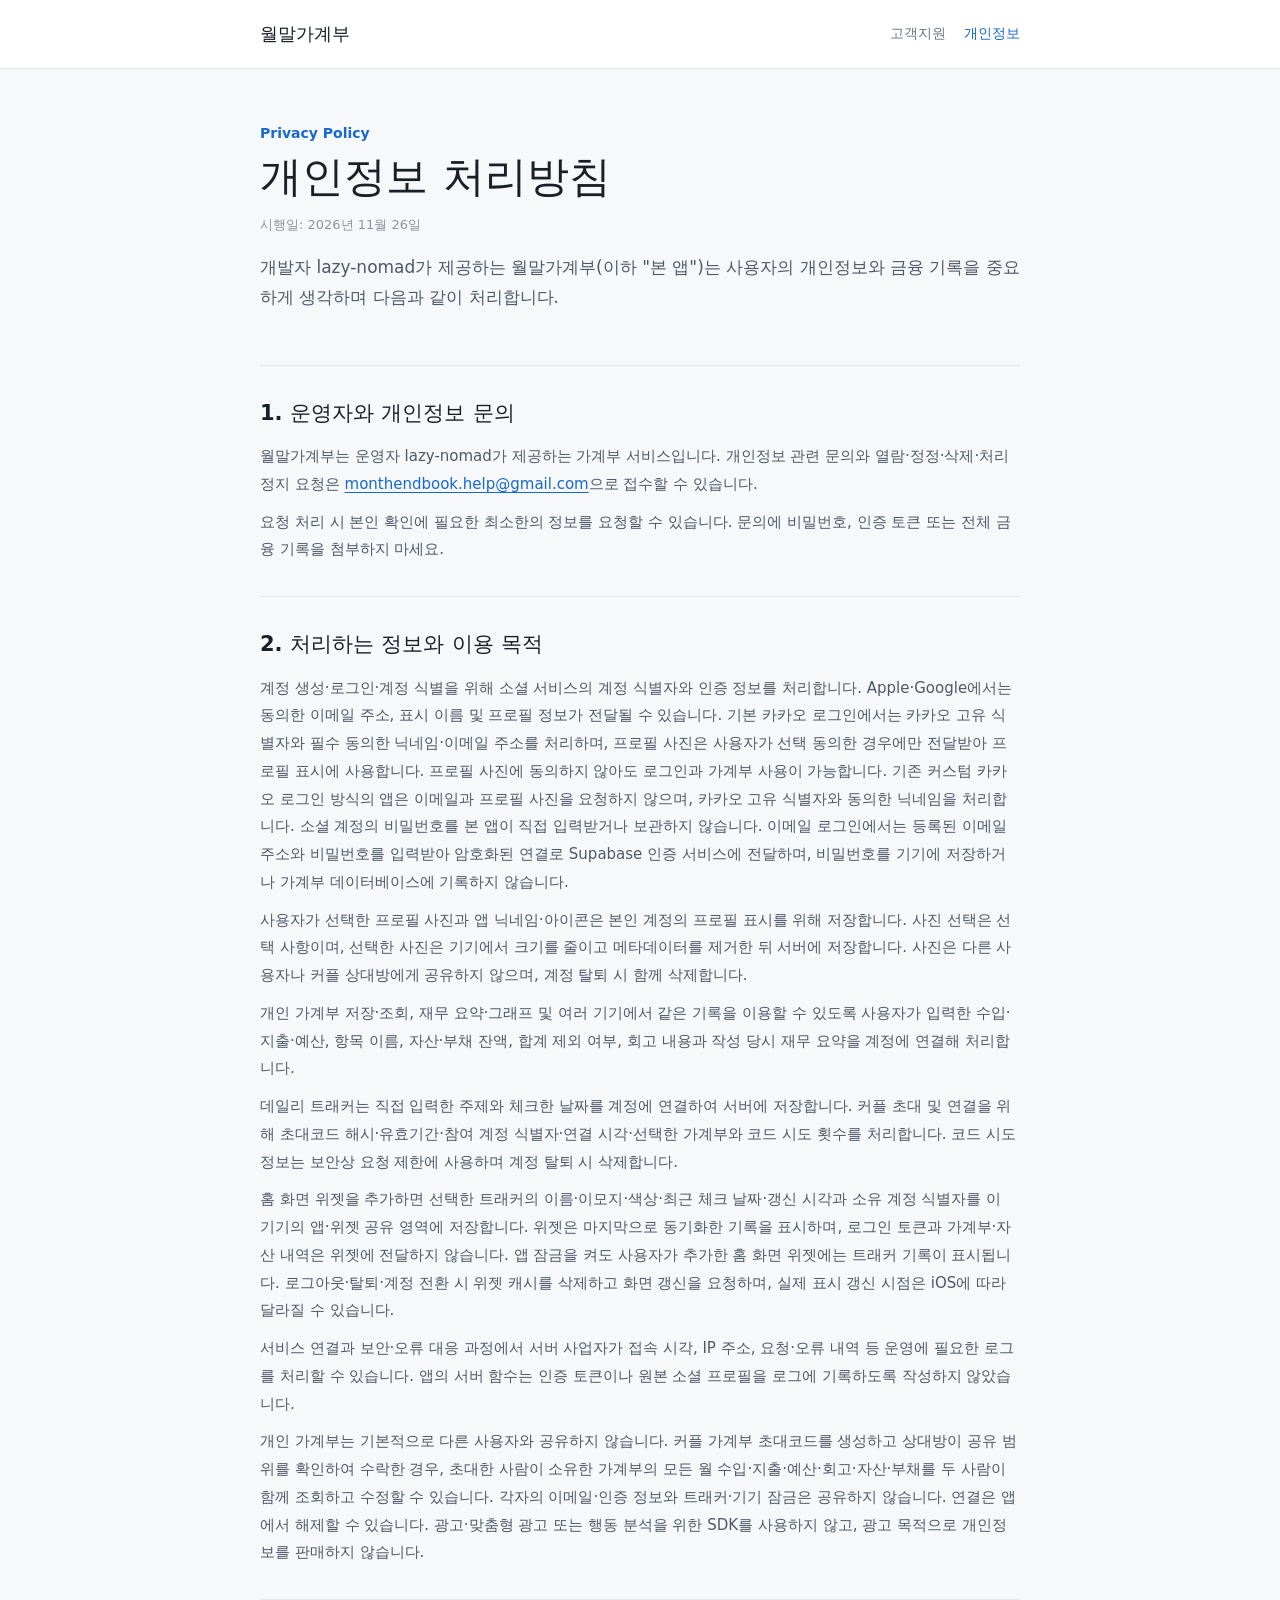
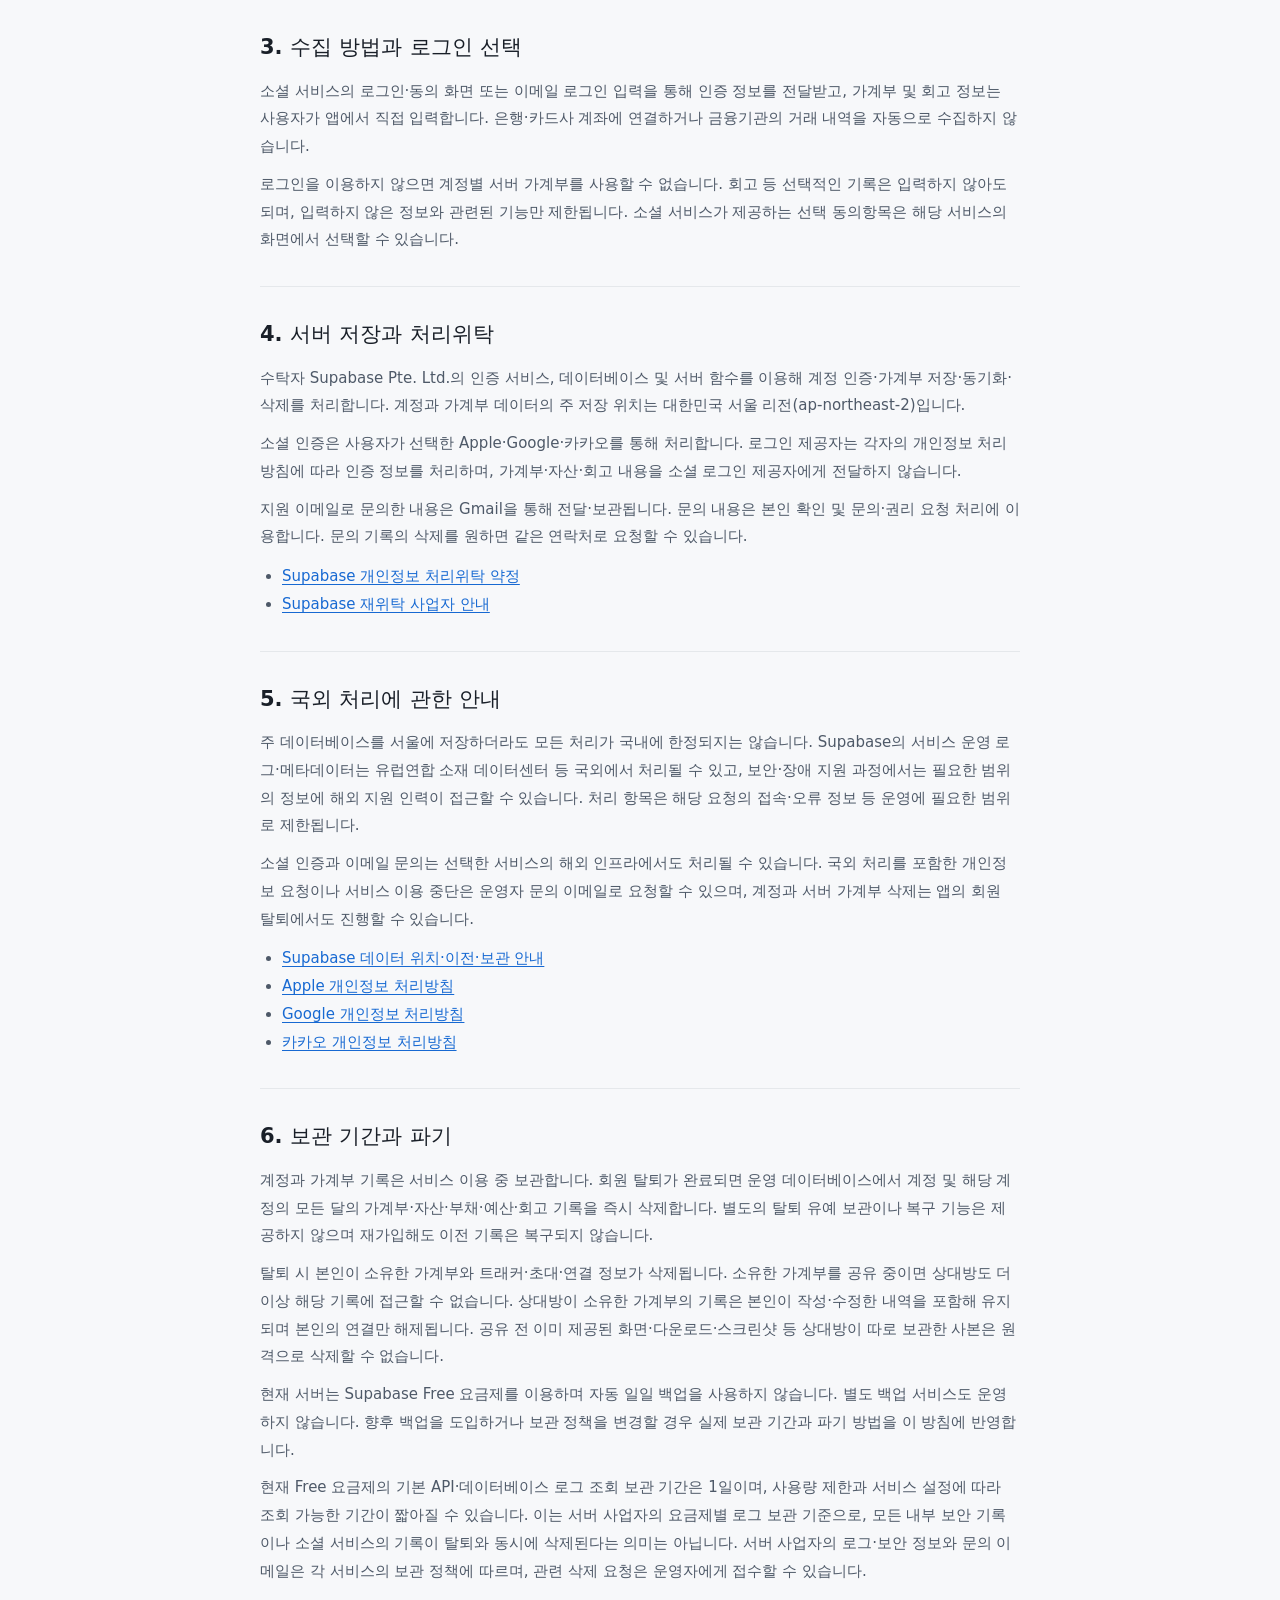
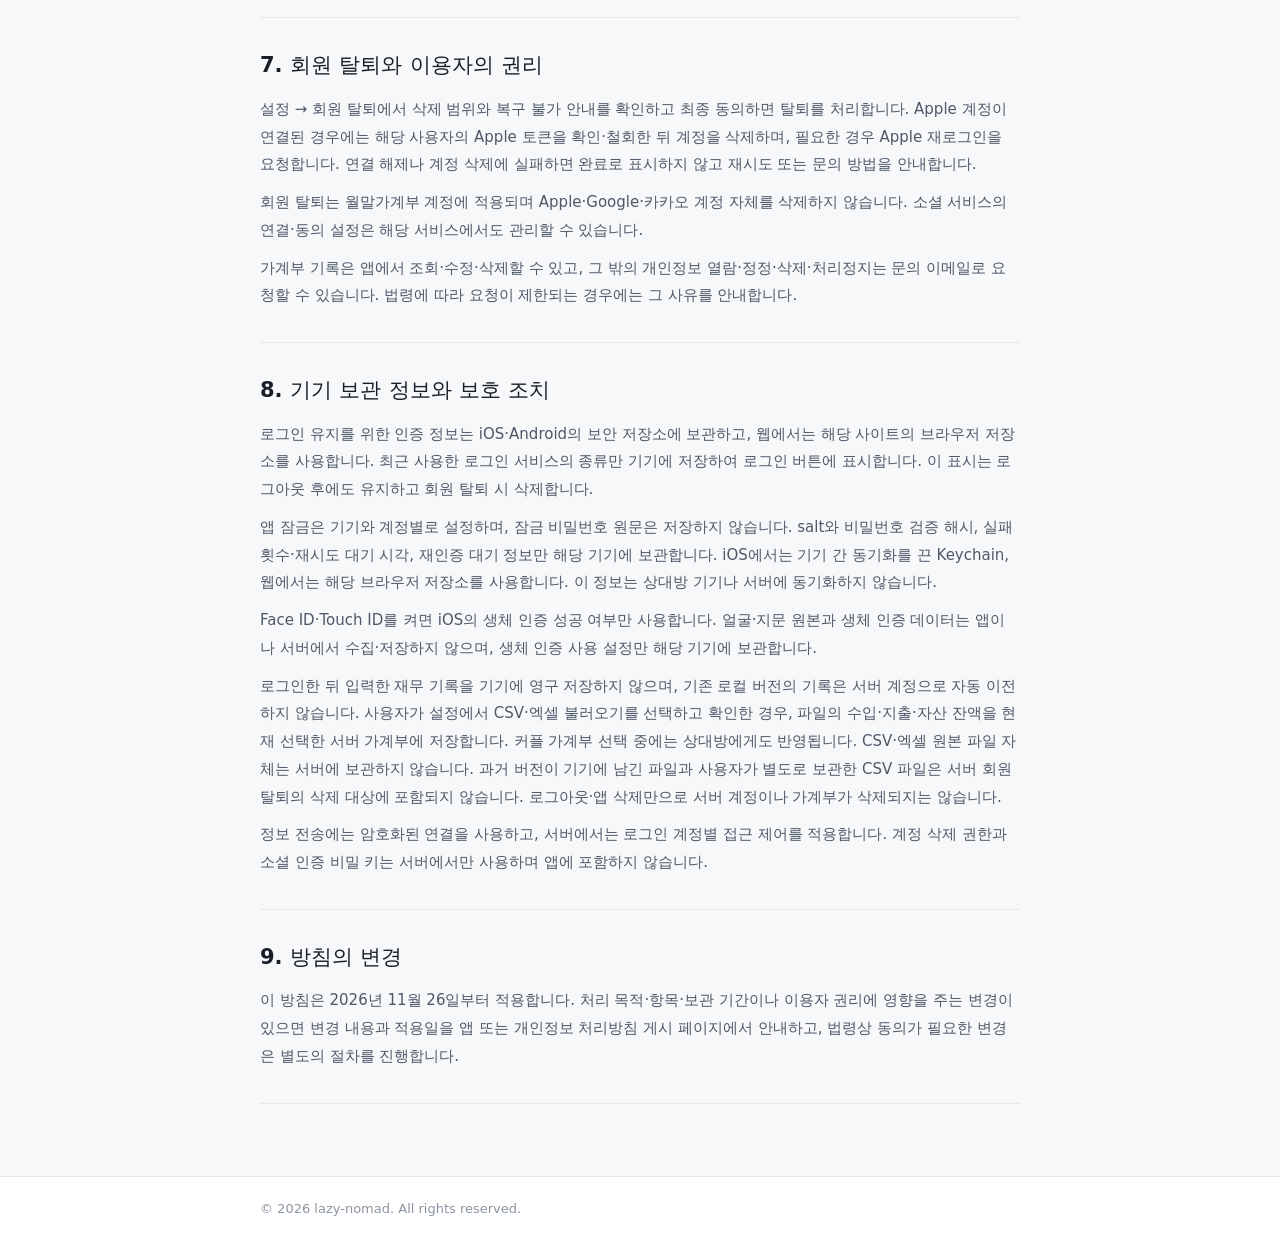
==== commit cdeeabda: "Update privacy.html" ====
--- a/privacy.html
+++ b/privacy.html
@@ -21,7 +21,7 @@
     <main class="page">
       <p class="eyebrow">Privacy Policy</p>
       <h1>개인정보 처리방침</h1>
-      <p class="meta">시행일: 2026년 11월 24일</p>
+      <p class="meta">시행일: 2026년 11월 26일</p>
       <p class="lead">
         개발자 lazy-nomad가 제공하는 월말가계부(이하 &quot;본 앱&quot;)는 사용자의 개인정보와 금융 기록을 중요하게 생각하며 다음과 같이 처리합니다.
       </p>
@@ -34,7 +34,7 @@
 
         <section>
           <h2>2. 처리하는 정보와 이용 목적</h2>
-          <p>계정 생성·로그인·계정 식별을 위해 소셜 서비스의 계정 식별자와 인증 정보를 처리합니다. Apple·Google에서는 동의한 이메일 주소, 표시 이름 및 프로필 정보가 전달될 수 있습니다. 기본 카카오 로그인에서는 카카오 고유 식별자와 필수 동의한 닉네임·이메일 주소를 처리하며, 프로필 사진은 사용자가 선택 동의한 경우에만 전달받아 프로필 표시에 사용합니다. 프로필 사진에 동의하지 않아도 로그인과 가계부 사용이 가능합니다. 기존 커스텀 카카오 로그인 방식의 앱은 이메일과 프로필 사진을 요청하지 않으며, 카카오 고유 식별자와 동의한 닉네임을 처리합니다. 소셜 계정의 비밀번호를 본 앱이 직접 입력받거나 보관하지 않습니다.</p>
+          <p>계정 생성·로그인·계정 식별을 위해 소셜 서비스의 계정 식별자와 인증 정보를 처리합니다. Apple·Google에서는 동의한 이메일 주소, 표시 이름 및 프로필 정보가 전달될 수 있습니다. 기본 카카오 로그인에서는 카카오 고유 식별자와 필수 동의한 닉네임·이메일 주소를 처리하며, 프로필 사진은 사용자가 선택 동의한 경우에만 전달받아 프로필 표시에 사용합니다. 프로필 사진에 동의하지 않아도 로그인과 가계부 사용이 가능합니다. 기존 커스텀 카카오 로그인 방식의 앱은 이메일과 프로필 사진을 요청하지 않으며, 카카오 고유 식별자와 동의한 닉네임을 처리합니다. 소셜 계정의 비밀번호를 본 앱이 직접 입력받거나 보관하지 않습니다. 이메일 로그인에서는 등록된 이메일 주소와 비밀번호를 입력받아 암호화된 연결로 Supabase 인증 서비스에 전달하며, 비밀번호를 기기에 저장하거나 가계부 데이터베이스에 기록하지 않습니다.</p>
           <p>사용자가 선택한 프로필 사진과 앱 닉네임·아이콘은 본인 계정의 프로필 표시를 위해 저장합니다. 사진 선택은 선택 사항이며, 선택한 사진은 기기에서 크기를 줄이고 메타데이터를 제거한 뒤 서버에 저장합니다. 사진은 다른 사용자나 커플 상대방에게 공유하지 않으며, 계정 탈퇴 시 함께 삭제합니다.</p>
           <p>개인 가계부 저장·조회, 재무 요약·그래프 및 여러 기기에서 같은 기록을 이용할 수 있도록 사용자가 입력한 수입·지출·예산, 항목 이름, 자산·부채 잔액, 합계 제외 여부, 회고 내용과 작성 당시 재무 요약을 계정에 연결해 처리합니다.</p>
           <p>데일리 트래커는 직접 입력한 주제와 체크한 날짜를 계정에 연결하여 서버에 저장합니다. 커플 초대 및 연결을 위해 초대코드 해시·유효기간·참여 계정 식별자·연결 시각·선택한 가계부와 코드 시도 횟수를 처리합니다. 코드 시도 정보는 보안상 요청 제한에 사용하며 계정 탈퇴 시 삭제합니다.</p>
@@ -45,7 +45,7 @@
 
         <section>
           <h2>3. 수집 방법과 로그인 선택</h2>
-          <p>소셜 서비스의 로그인·동의 화면을 통해 인증 정보를 전달받고, 가계부 및 회고 정보는 사용자가 앱에서 직접 입력합니다. 은행·카드사 계좌에 연결하거나 금융기관의 거래 내역을 자동으로 수집하지 않습니다.</p>
+          <p>소셜 서비스의 로그인·동의 화면 또는 이메일 로그인 입력을 통해 인증 정보를 전달받고, 가계부 및 회고 정보는 사용자가 앱에서 직접 입력합니다. 은행·카드사 계좌에 연결하거나 금융기관의 거래 내역을 자동으로 수집하지 않습니다.</p>
           <p>로그인을 이용하지 않으면 계정별 서버 가계부를 사용할 수 없습니다. 회고 등 선택적인 기록은 입력하지 않아도 되며, 입력하지 않은 정보와 관련된 기능만 제한됩니다. 소셜 서비스가 제공하는 선택 동의항목은 해당 서비스의 화면에서 선택할 수 있습니다.</p>
         </section>
 
@@ -92,13 +92,13 @@
           <p>로그인 유지를 위한 인증 정보는 iOS·Android의 보안 저장소에 보관하고, 웹에서는 해당 사이트의 브라우저 저장소를 사용합니다. 최근 사용한 로그인 서비스의 종류만 기기에 저장하여 로그인 버튼에 표시합니다. 이 표시는 로그아웃 후에도 유지하고 회원 탈퇴 시 삭제합니다.</p>
           <p>앱 잠금은 기기와 계정별로 설정하며, 잠금 비밀번호 원문은 저장하지 않습니다. salt와 비밀번호 검증 해시, 실패 횟수·재시도 대기 시각, 재인증 대기 정보만 해당 기기에 보관합니다. iOS에서는 기기 간 동기화를 끈 Keychain, 웹에서는 해당 브라우저 저장소를 사용합니다. 이 정보는 상대방 기기나 서버에 동기화하지 않습니다.</p>
           <p>Face ID·Touch ID를 켜면 iOS의 생체 인증 성공 여부만 사용합니다. 얼굴·지문 원본과 생체 인증 데이터는 앱이나 서버에서 수집·저장하지 않으며, 생체 인증 사용 설정만 해당 기기에 보관합니다.</p>
-          <p>로그인한 뒤 입력한 재무 기록을 기기에 영구 저장하지 않으며, 기존 로컬 버전의 기록은 서버 계정으로 자동 이전하지 않습니다. 사용자가 설정에서 CSV 불러오기를 선택하고 확인한 경우, 파일의 수입·지출·자산 잔액을 현재 선택한 서버 가계부에 저장합니다. 커플 가계부 선택 중에는 상대방에게도 반영됩니다. CSV 원본 파일 자체는 서버에 보관하지 않습니다. 과거 버전이 기기에 남긴 파일과 사용자가 별도로 보관한 CSV 파일은 서버 회원 탈퇴의 삭제 대상에 포함되지 않습니다. 로그아웃·앱 삭제만으로 서버 계정이나 가계부가 삭제되지는 않습니다.</p>
+          <p>로그인한 뒤 입력한 재무 기록을 기기에 영구 저장하지 않으며, 기존 로컬 버전의 기록은 서버 계정으로 자동 이전하지 않습니다. 사용자가 설정에서 CSV·엑셀 불러오기를 선택하고 확인한 경우, 파일의 수입·지출·자산 잔액을 현재 선택한 서버 가계부에 저장합니다. 커플 가계부 선택 중에는 상대방에게도 반영됩니다. CSV·엑셀 원본 파일 자체는 서버에 보관하지 않습니다. 과거 버전이 기기에 남긴 파일과 사용자가 별도로 보관한 CSV 파일은 서버 회원 탈퇴의 삭제 대상에 포함되지 않습니다. 로그아웃·앱 삭제만으로 서버 계정이나 가계부가 삭제되지는 않습니다.</p>
           <p>정보 전송에는 암호화된 연결을 사용하고, 서버에서는 로그인 계정별 접근 제어를 적용합니다. 계정 삭제 권한과 소셜 인증 비밀 키는 서버에서만 사용하며 앱에 포함하지 않습니다.</p>
         </section>
 
         <section>
           <h2>9. 방침의 변경</h2>
-          <p>이 방침은 2026년 11월 24일부터 적용합니다. 처리 목적·항목·보관 기간이나 이용자 권리에 영향을 주는 변경이 있으면 변경 내용과 적용일을 앱 또는 개인정보 처리방침 게시 페이지에서 안내하고, 법령상 동의가 필요한 변경은 별도의 절차를 진행합니다.</p>
+          <p>이 방침은 2026년 11월 26일부터 적용합니다. 처리 목적·항목·보관 기간이나 이용자 권리에 영향을 주는 변경이 있으면 변경 내용과 적용일을 앱 또는 개인정보 처리방침 게시 페이지에서 안내하고, 법령상 동의가 필요한 변경은 별도의 절차를 진행합니다.</p>
         </section>
       </div>
     </main>
